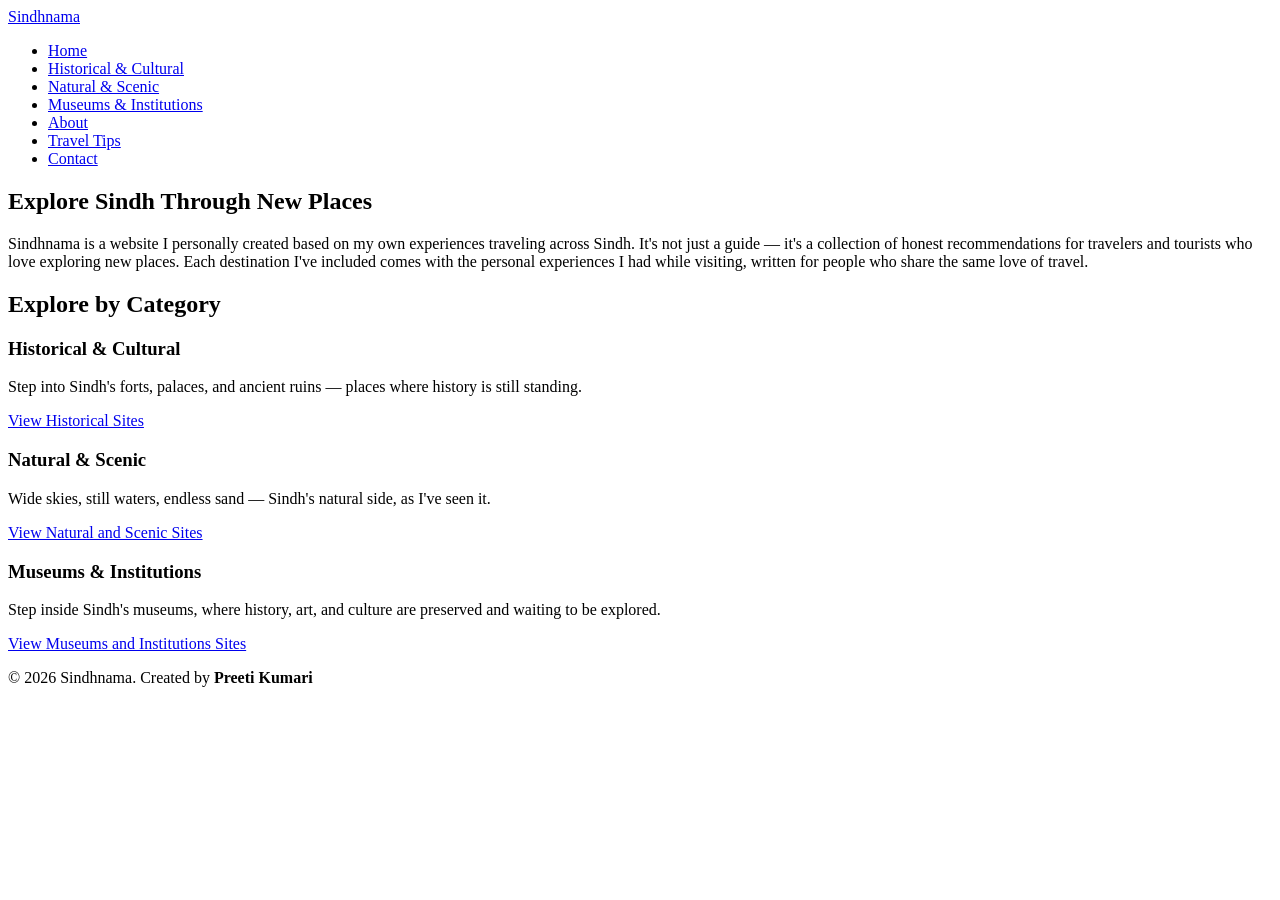
==== index.html @ 8d3c513d "Add index.html for Sindhnama website structure This HTML file serves as the main structure for the S" ====
<!DOCTYPE html>
<html lang="en">

<head>
    <meta charset="UTF-8">
    <meta name="viewport" content="width=device-width, initial-scale=1.0">
    <title>Sindhnama — Discover Sindh's Heritage & Landmarks</title>
    <link rel="stylesheet" href="css/style.css">
</head>

<body>
    <header>
        <a href="index.html" class="site-name">Sindhnama</a>
        <nav>
            <ul>
                <li><a href="index.html">Home</a></li>
                <li><a href="pages/historical.html">Historical & Cultural</a></li>
                <li><a href="pages/natural.html">Natural & Scenic</a></li>
                <li><a href="pages/museums.html">Museums & Institutions</a></li>
                <li><a href="about.html">About</a></li>
                <li><a href="travel-tips.html">Travel Tips</a></li>
                <li><a href="contact.html">Contact</a></li>
            </ul>
        </nav>
    </header>

    <main>
        <section class="hero">
            <h1>Explore Sindh Through New Places</h1>
            <p>Sindhnama is a website I personally created based on my own experiences traveling across Sindh. It's not
                just a guide — it's a collection of honest recommendations for travelers and tourists who love exploring
                new places. Each destination I've included comes with the personal experiences I had while visiting,
                written for people who share the same love of travel.
            </p>
        </section>

        <section>
            <h2>Explore by Category</h2>
            <div class="category-grid">
                <div class="category-card">
                    <h3>Historical & Cultural</h3>
                    <p>Step into Sindh's forts, palaces, and ancient ruins — places where history is still standing.</p>
                    <a href="pages/historical.html">View Historical Sites</a>
                </div>

                <div class="category-card">
                    <h3>Natural & Scenic</h3>
                    <p>Wide skies, still waters, endless sand — Sindh's natural side, as I've seen it.</p>
                    <a href="pages/natural.html">View Natural and Scenic Sites</a>
                </div>

                <div class="category-card">
                    <h3>Museums & Institutions</h3>
                    <p>Step inside Sindh's museums, where history, art, and culture are preserved and waiting to be explored.</p>
                    <a href="pages/museums.html">View Museums and Institutions Sites</a>
                </div>
            </div>
        </section>
    </main>

    <footer>
        <p>&copy; 2026 Sindhnama. Created by <strong>Preeti Kumari</strong></p>
    </footer>
</body>

</html>
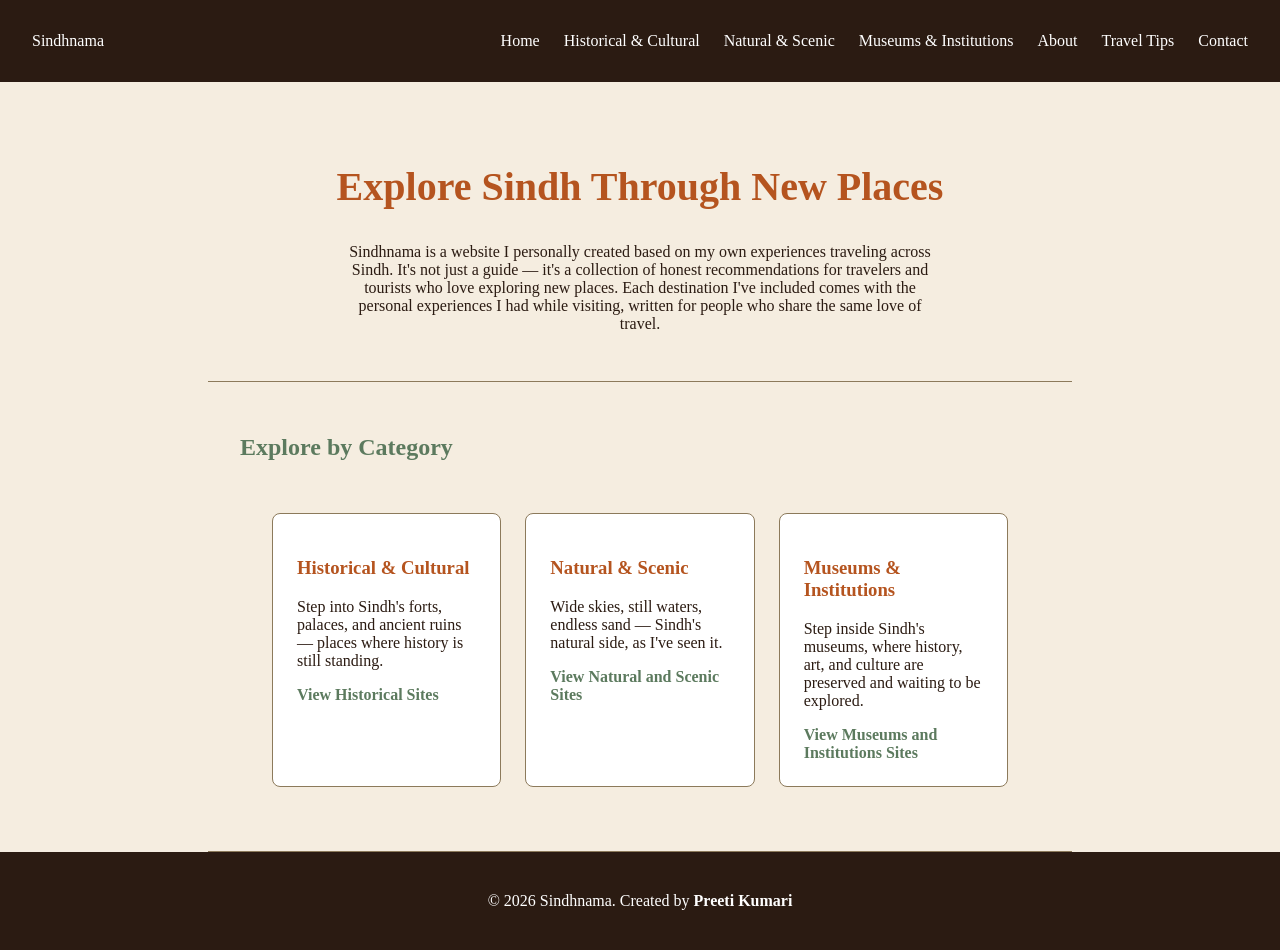
==== commit b934078b: "Add preconnect links for Google Fonts Added preconnect links for Google Fonts to improve loading per" ====
--- a/index.html
+++ b/index.html
@@ -6,6 +6,9 @@
     <meta name="viewport" content="width=device-width, initial-scale=1.0">
     <title>Sindhnama — Discover Sindh's Heritage & Landmarks</title>
     <link rel="stylesheet" href="css/style.css">
+    <link rel="preconnect" href="https://fonts.googleapis.com">
+    <link rel="preconnect" href="https://fonts.gstatic.com" crossorigin>
+    <link href="https://fonts.googleapis.com/css2?family=Playfair+Display:wght@600;700&family=Inter:wght@400;500;600&display=swap" rel="stylesheet">
 </head>
 
 <body>
--- a/css/style.css
+++ b/css/style.css
@@ -0,0 +1,146 @@
+:root {
+    --color-bg: #F5EDE0;
+    --color-text: #2B1B12;
+    --color-accent: #B5541F;
+    --color-accent-secondary: #5C7A5E;
+    --color-border: #8C7A5B;
+}
+
+body {
+    background-color: var(--color-bg);
+    color: var(--color-text);
+    margin: 0px;
+    min-height: 100vh;
+    display: flex;
+    flex-direction: column;
+}
+
+main {
+    flex: 1;
+}
+
+header {
+    background-color: var(--color-text);
+    display: flex;
+    flex-wrap: wrap;
+    justify-content: space-between;
+    align-items: center;
+    padding: 1rem 2rem;
+    gap: 1rem;
+}
+
+header a {
+    color: white;
+    text-decoration: none;
+    white-space: nowrap;
+}
+
+nav ul {
+    list-style: none;
+    display: flex;
+    flex-wrap: wrap;
+    gap: 1rem 1.5rem;
+    justify-content: flex-end;
+}
+
+.hero {
+    text-align: center;
+    padding: 3rem 2rem;
+}
+
+.hero h1 {
+    color: var(--color-accent);
+    font-size: 2.5rem;
+}
+
+.hero p {
+    max-width: 600px;
+    margin: 0 auto;
+}
+
+.category-grid {
+    display: grid;
+    grid-template-columns: repeat(3, 1fr);
+    gap: 1.5rem;
+    padding: 2rem;
+}
+
+.category-card {
+    background-color: white;
+    border: 1px solid var(--color-border);
+    border-radius: 8px;
+    padding: 1.5rem;
+}
+
+.category-card h3 {
+    color: var(--color-accent);
+}
+
+.category-card a {
+    color: var(--color-accent-secondary);
+    font-weight: bold;
+    text-decoration: none;
+}
+
+main section {
+    padding: 2rem;
+    max-width: 800px;
+    margin: 0 auto;
+    border-bottom: 1px solid var(--color-border);
+}
+
+main section h2 {
+    color: var(--color-accent-secondary);
+}
+footer {
+    text-align: center;
+    padding: 1.5rem;
+    background-color: var(--color-text);
+    color: white;
+}
+
+.place-images {
+    display: flex;
+    gap: 1rem;
+    margin: 1.5rem 0;
+}
+
+.place-images figure {
+    flex: 1;
+    margin: 0;
+}
+
+.place-images img {
+    width: 100%;
+    height: 300px;
+    object-fit: cover;
+    border-radius: 8px;
+}
+
+.place-images figcaption {
+    text-align: center;
+    font-size: 0.9rem;
+    color: var(--color-border);
+    margin-top: 0.5rem;
+}
+
+@media (max-width: 768px) {
+    header {
+        flex-direction: column;
+        align-items: flex-start;
+    }
+
+    nav ul {
+        flex-wrap: wrap;
+        gap: 0.75rem;
+        font-size: 0.85rem;
+    }
+
+    .category-grid {
+        grid-template-columns: 1fr;
+    }
+
+    .place-images {
+        flex-direction: column;
+    }
+}
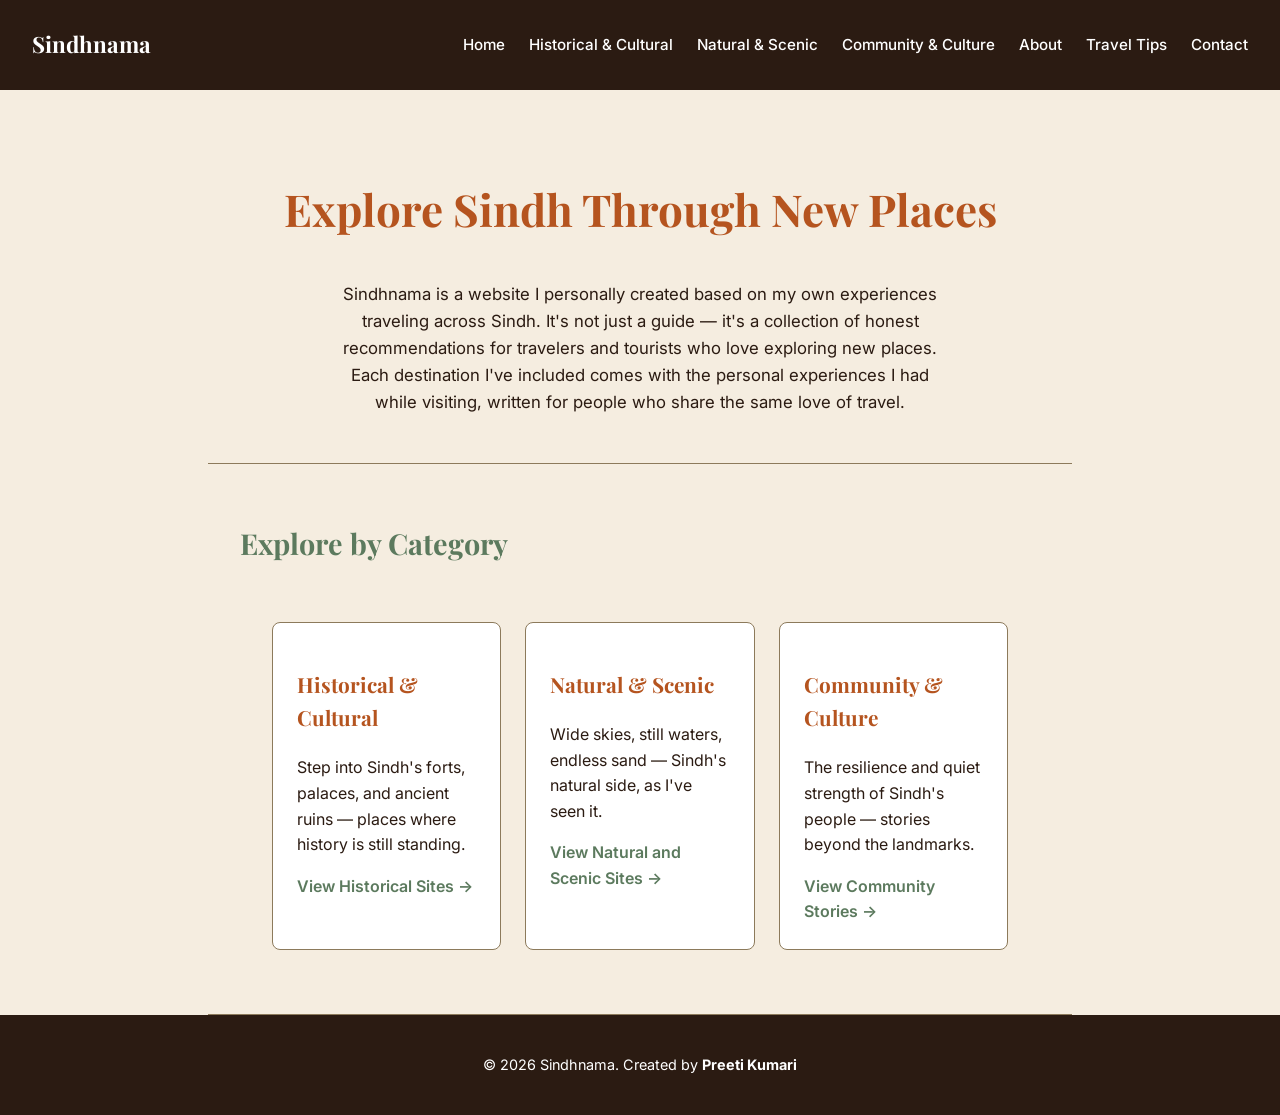
==== commit 5320e280: "Update index.html to modify navigation and content" ====
--- a/index.html
+++ b/index.html
@@ -5,10 +5,12 @@
     <meta charset="UTF-8">
     <meta name="viewport" content="width=device-width, initial-scale=1.0">
     <title>Sindhnama — Discover Sindh's Heritage & Landmarks</title>
-    <link rel="stylesheet" href="css/style.css">
     <link rel="preconnect" href="https://fonts.googleapis.com">
     <link rel="preconnect" href="https://fonts.gstatic.com" crossorigin>
-    <link href="https://fonts.googleapis.com/css2?family=Playfair+Display:wght@600;700&family=Inter:wght@400;500;600&display=swap" rel="stylesheet">
+    <link
+        href="https://fonts.googleapis.com/css2?family=Playfair+Display:wght@600;700&family=Inter:wght@400;500;600&display=swap"
+        rel="stylesheet">
+    <link rel="stylesheet" href="css/style.css">
 </head>
 
 <body>
@@ -19,7 +21,7 @@
                 <li><a href="index.html">Home</a></li>
                 <li><a href="pages/historical.html">Historical & Cultural</a></li>
                 <li><a href="pages/natural.html">Natural & Scenic</a></li>
-                <li><a href="pages/museums.html">Museums & Institutions</a></li>
+                <li><a href="pages/community.html">Community & Culture</a></li>
                 <li><a href="about.html">About</a></li>
                 <li><a href="travel-tips.html">Travel Tips</a></li>
                 <li><a href="contact.html">Contact</a></li>
@@ -51,11 +53,10 @@
                     <p>Wide skies, still waters, endless sand — Sindh's natural side, as I've seen it.</p>
                     <a href="pages/natural.html">View Natural and Scenic Sites</a>
                 </div>
-
                 <div class="category-card">
-                    <h3>Museums & Institutions</h3>
-                    <p>Step inside Sindh's museums, where history, art, and culture are preserved and waiting to be explored.</p>
-                    <a href="pages/museums.html">View Museums and Institutions Sites</a>
+                    <h3>Community & Culture</h3>
+                    <p>The resilience and quiet strength of Sindh's people — stories beyond the landmarks.</p>
+                    <a href="pages/community.html">View Community Stories</a>
                 </div>
             </div>
         </section>
--- a/css/style.css
+++ b/css/style.css
@@ -4,6 +4,8 @@
     --color-accent: #B5541F;
     --color-accent-secondary: #5C7A5E;
     --color-border: #8C7A5B;
+    --font-heading: 'Playfair Display', serif;
+    --font-body: 'Inter', sans-serif;
 }
 
 body {
@@ -13,10 +15,17 @@
     min-height: 100vh;
     display: flex;
     flex-direction: column;
+    font-family: var(--font-body);
+    font-size: 1rem;
+    line-height: 1.6;
 }
 
 main {
     flex: 1;
+}
+
+h1, h2, h3 {
+    font-family: var(--font-heading);
 }
 
 header {
@@ -33,6 +42,19 @@
     color: white;
     text-decoration: none;
     white-space: nowrap;
+    font-size: 0.95rem;
+    font-weight: 500;
+    transition: color 0.2s ease;
+}
+
+header a:hover {
+    color: var(--color-accent);
+}
+
+.site-name {
+    font-family: var(--font-heading);
+    font-size: 1.4rem;
+    font-weight: 700;
 }
 
 nav ul {
@@ -50,12 +72,14 @@
 
 .hero h1 {
     color: var(--color-accent);
-    font-size: 2.5rem;
+    font-size: 2.75rem;
+    font-weight: 700;
 }
 
 .hero p {
     max-width: 600px;
     margin: 0 auto;
+    font-size: 1.05rem;
 }
 
 .category-grid {
@@ -70,16 +94,32 @@
     border: 1px solid var(--color-border);
     border-radius: 8px;
     padding: 1.5rem;
+    transition: transform 0.2s ease, box-shadow 0.2s ease;
+}
+
+.category-card:hover {
+    transform: translateY(-4px);
+    box-shadow: 0 4px 12px rgba(0, 0, 0, 0.1);
 }
 
 .category-card h3 {
     color: var(--color-accent);
+    font-size: 1.3rem;
 }
 
 .category-card a {
     color: var(--color-accent-secondary);
-    font-weight: bold;
+    font-weight: 600;
     text-decoration: none;
+    transition: color 0.2s ease;
+}
+
+.category-card a:hover {
+    color: var(--color-accent);
+}
+
+.category-card a::after {
+    content: " →";
 }
 
 main section {
@@ -91,12 +131,15 @@
 
 main section h2 {
     color: var(--color-accent-secondary);
-}
+    font-size: 1.8rem;
+}
+
 footer {
     text-align: center;
     padding: 1.5rem;
     background-color: var(--color-text);
     color: white;
+    font-size: 0.9rem;
 }
 
 .place-images {
@@ -108,6 +151,8 @@
 .place-images figure {
     flex: 1;
     margin: 0;
+    overflow: hidden;
+    border-radius: 8px;
 }
 
 .place-images img {
@@ -115,6 +160,11 @@
     height: 300px;
     object-fit: cover;
     border-radius: 8px;
+    transition: transform 0.3s ease;
+}
+
+.place-images figure:hover img {
+    transform: scale(1.03);
 }
 
 .place-images figcaption {
@@ -143,4 +193,8 @@
     .place-images {
         flex-direction: column;
     }
-}
+
+    .hero h1 {
+        font-size: 2rem;
+    }
+}
